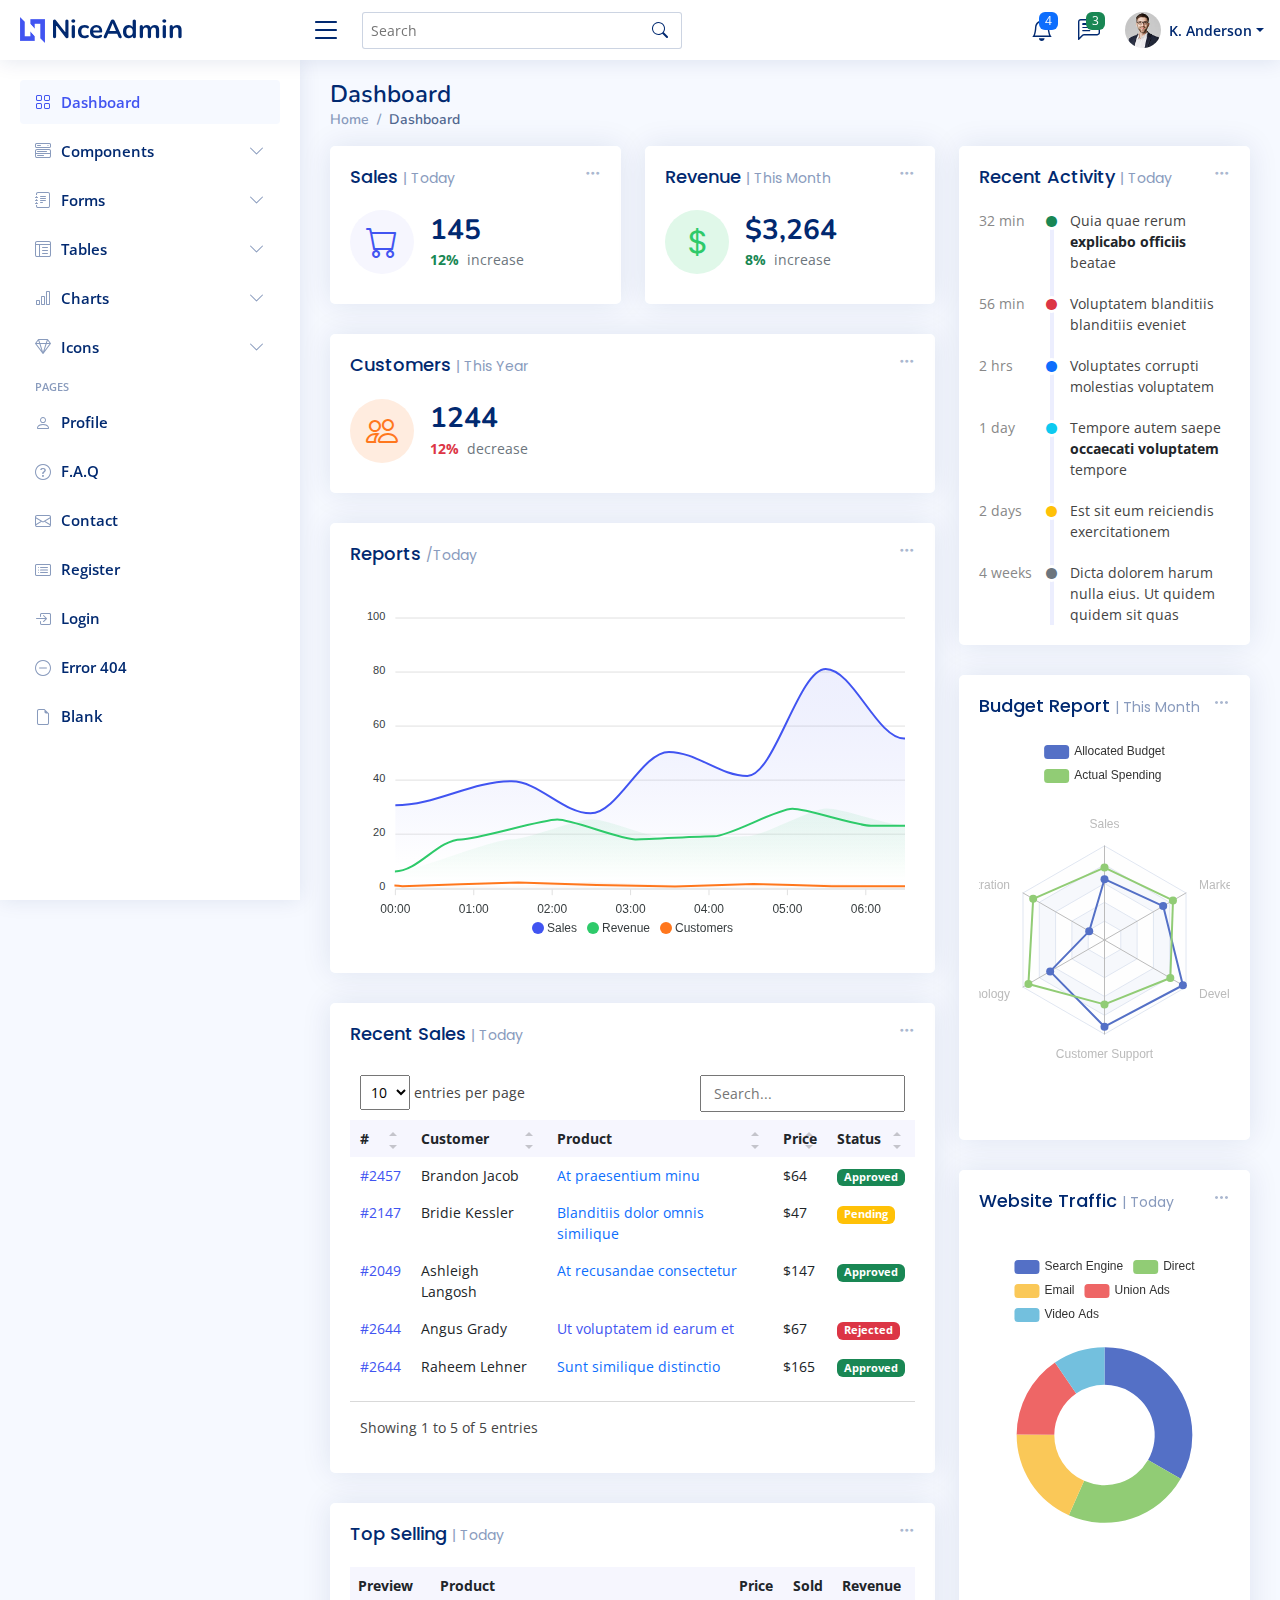
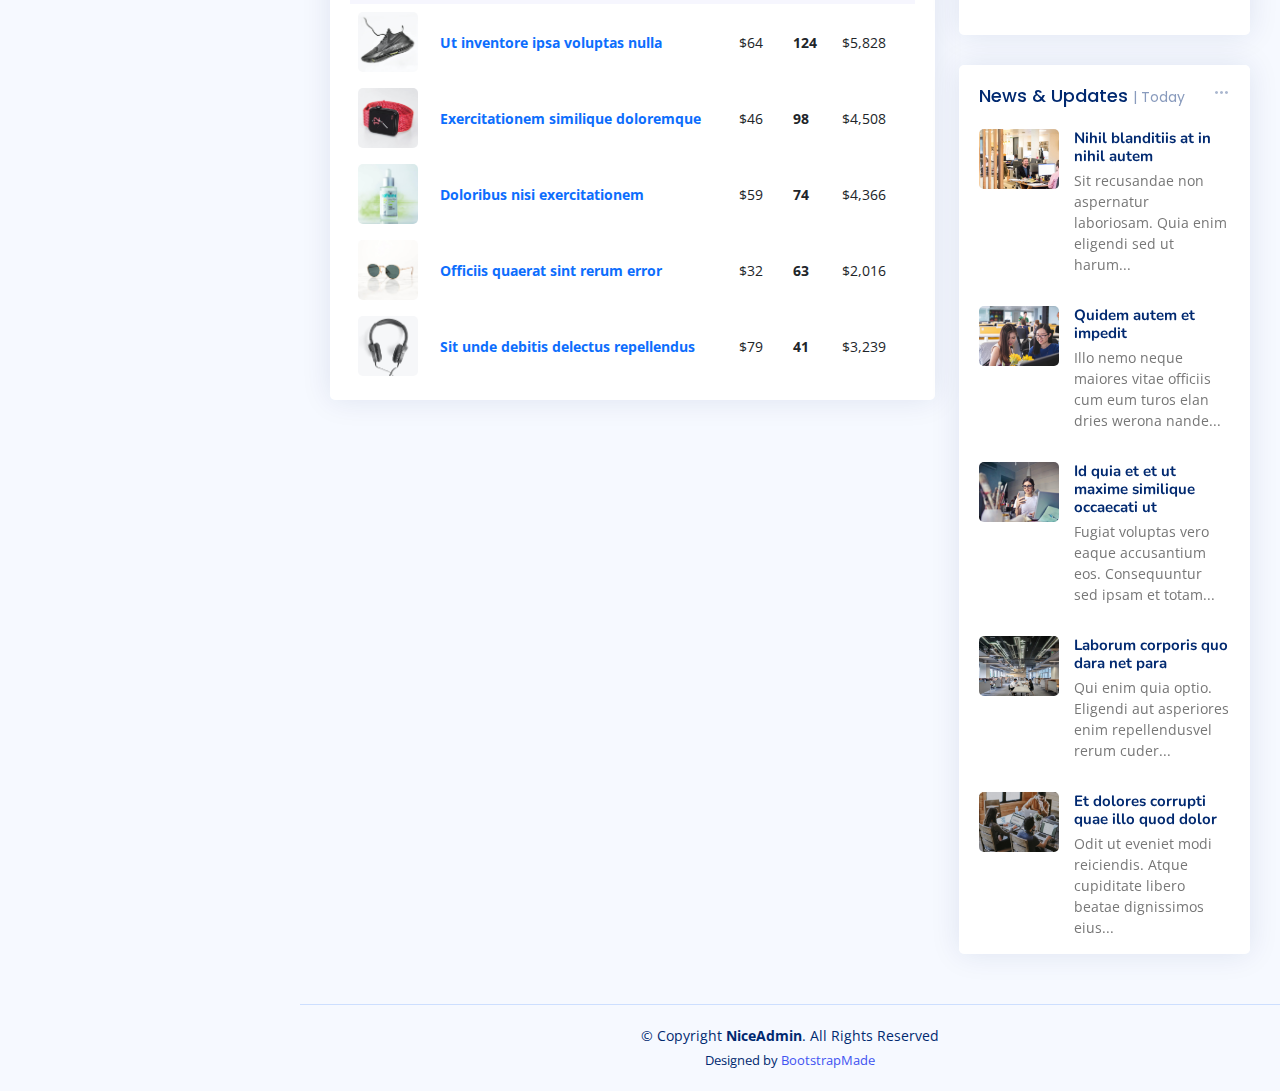
==== NiceAdmin/index.html @ bc00a70d "项目基础" ====
<!DOCTYPE html>
<html lang="en">

<head>
  <meta charset="utf-8">
  <meta content="width=device-width, initial-scale=1.0" name="viewport">

  <title>Dashboard - NiceAdmin Bootstrap Template</title>
  <meta content="" name="description">
  <meta content="" name="keywords">

  <!-- Favicons -->
  <link href="assets/img/favicon.png" rel="icon">
  <link href="assets/img/apple-touch-icon.png" rel="apple-touch-icon">

  <!-- Google Fonts -->
  <link href="https://fonts.gstatic.com" rel="preconnect">
  <link href="https://fonts.googleapis.com/css?family=Open+Sans:300,300i,400,400i,600,600i,700,700i|Nunito:300,300i,400,400i,600,600i,700,700i|Poppins:300,300i,400,400i,500,500i,600,600i,700,700i" rel="stylesheet">

  <!-- Vendor CSS Files -->
  <link href="assets/vendor/bootstrap/css/bootstrap.min.css" rel="stylesheet">
  <link href="assets/vendor/bootstrap-icons/bootstrap-icons.css" rel="stylesheet">
  <link href="assets/vendor/boxicons/css/boxicons.min.css" rel="stylesheet">
  <link href="assets/vendor/quill/quill.snow.css" rel="stylesheet">
  <link href="assets/vendor/quill/quill.bubble.css" rel="stylesheet">
  <link href="assets/vendor/remixicon/remixicon.css" rel="stylesheet">
  <link href="assets/vendor/simple-datatables/style.css" rel="stylesheet">

  <!-- Template Main CSS File -->
  <link href="assets/css/style.css" rel="stylesheet">

  <!-- =======================================================
  * Template Name: NiceAdmin
  * Updated: Mar 09 2023 with Bootstrap v5.2.3
  * Template URL: https://bootstrapmade.com/nice-admin-bootstrap-admin-html-template/
  * Author: BootstrapMade.com
  * License: https://bootstrapmade.com/license/
  ======================================================== -->
</head>

<body>

  <!-- ======= Header ======= -->
  <header id="header" class="header fixed-top d-flex align-items-center">

    <div class="d-flex align-items-center justify-content-between">
      <a href="index.html" class="logo d-flex align-items-center">
        <img src="assets/img/logo.png" alt="">
        <span class="d-none d-lg-block">NiceAdmin</span>
      </a>
      <i class="bi bi-list toggle-sidebar-btn"></i>
    </div><!-- End Logo -->

    <div class="search-bar">
      <form class="search-form d-flex align-items-center" method="POST" action="#">
        <input type="text" name="query" placeholder="Search" title="Enter search keyword">
        <button type="submit" title="Search"><i class="bi bi-search"></i></button>
      </form>
    </div><!-- End Search Bar -->

    <nav class="header-nav ms-auto">
      <ul class="d-flex align-items-center">

        <li class="nav-item d-block d-lg-none">
          <a class="nav-link nav-icon search-bar-toggle " href="#">
            <i class="bi bi-search"></i>
          </a>
        </li><!-- End Search Icon-->

        <li class="nav-item dropdown">

          <a class="nav-link nav-icon" href="#" data-bs-toggle="dropdown">
            <i class="bi bi-bell"></i>
            <span class="badge bg-primary badge-number">4</span>
          </a><!-- End Notification Icon -->

          <ul class="dropdown-menu dropdown-menu-end dropdown-menu-arrow notifications">
            <li class="dropdown-header">
              You have 4 new notifications
              <a href="#"><span class="badge rounded-pill bg-primary p-2 ms-2">View all</span></a>
            </li>
            <li>
              <hr class="dropdown-divider">
            </li>

            <li class="notification-item">
              <i class="bi bi-exclamation-circle text-warning"></i>
              <div>
                <h4>Lorem Ipsum</h4>
                <p>Quae dolorem earum veritatis oditseno</p>
                <p>30 min. ago</p>
              </div>
            </li>

            <li>
              <hr class="dropdown-divider">
            </li>

            <li class="notification-item">
              <i class="bi bi-x-circle text-danger"></i>
              <div>
                <h4>Atque rerum nesciunt</h4>
                <p>Quae dolorem earum veritatis oditseno</p>
                <p>1 hr. ago</p>
              </div>
            </li>

            <li>
              <hr class="dropdown-divider">
            </li>

            <li class="notification-item">
              <i class="bi bi-check-circle text-success"></i>
              <div>
                <h4>Sit rerum fuga</h4>
                <p>Quae dolorem earum veritatis oditseno</p>
                <p>2 hrs. ago</p>
              </div>
            </li>

            <li>
              <hr class="dropdown-divider">
            </li>

            <li class="notification-item">
              <i class="bi bi-info-circle text-primary"></i>
              <div>
                <h4>Dicta reprehenderit</h4>
                <p>Quae dolorem earum veritatis oditseno</p>
                <p>4 hrs. ago</p>
              </div>
            </li>

            <li>
              <hr class="dropdown-divider">
            </li>
            <li class="dropdown-footer">
              <a href="#">Show all notifications</a>
            </li>

          </ul><!-- End Notification Dropdown Items -->

        </li><!-- End Notification Nav -->

        <li class="nav-item dropdown">

          <a class="nav-link nav-icon" href="#" data-bs-toggle="dropdown">
            <i class="bi bi-chat-left-text"></i>
            <span class="badge bg-success badge-number">3</span>
          </a><!-- End Messages Icon -->

          <ul class="dropdown-menu dropdown-menu-end dropdown-menu-arrow messages">
            <li class="dropdown-header">
              You have 3 new messages
              <a href="#"><span class="badge rounded-pill bg-primary p-2 ms-2">View all</span></a>
            </li>
            <li>
              <hr class="dropdown-divider">
            </li>

            <li class="message-item">
              <a href="#">
                <img src="assets/img/messages-1.jpg" alt="" class="rounded-circle">
                <div>
                  <h4>Maria Hudson</h4>
                  <p>Velit asperiores et ducimus soluta repudiandae labore officia est ut...</p>
                  <p>4 hrs. ago</p>
                </div>
              </a>
            </li>
            <li>
              <hr class="dropdown-divider">
            </li>

            <li class="message-item">
              <a href="#">
                <img src="assets/img/messages-2.jpg" alt="" class="rounded-circle">
                <div>
                  <h4>Anna Nelson</h4>
                  <p>Velit asperiores et ducimus soluta repudiandae labore officia est ut...</p>
                  <p>6 hrs. ago</p>
                </div>
              </a>
            </li>
            <li>
              <hr class="dropdown-divider">
            </li>

            <li class="message-item">
              <a href="#">
                <img src="assets/img/messages-3.jpg" alt="" class="rounded-circle">
                <div>
                  <h4>David Muldon</h4>
                  <p>Velit asperiores et ducimus soluta repudiandae labore officia est ut...</p>
                  <p>8 hrs. ago</p>
                </div>
              </a>
            </li>
            <li>
              <hr class="dropdown-divider">
            </li>

            <li class="dropdown-footer">
              <a href="#">Show all messages</a>
            </li>

          </ul><!-- End Messages Dropdown Items -->

        </li><!-- End Messages Nav -->

        <li class="nav-item dropdown pe-3">

          <a class="nav-link nav-profile d-flex align-items-center pe-0" href="#" data-bs-toggle="dropdown">
            <img src="assets/img/profile-img.jpg" alt="Profile" class="rounded-circle">
            <span class="d-none d-md-block dropdown-toggle ps-2">K. Anderson</span>
          </a><!-- End Profile Iamge Icon -->

          <ul class="dropdown-menu dropdown-menu-end dropdown-menu-arrow profile">
            <li class="dropdown-header">
              <h6>Kevin Anderson</h6>
              <span>Web Designer</span>
            </li>
            <li>
              <hr class="dropdown-divider">
            </li>

            <li>
              <a class="dropdown-item d-flex align-items-center" href="users-profile.html">
                <i class="bi bi-person"></i>
                <span>My Profile</span>
              </a>
            </li>
            <li>
              <hr class="dropdown-divider">
            </li>

            <li>
              <a class="dropdown-item d-flex align-items-center" href="users-profile.html">
                <i class="bi bi-gear"></i>
                <span>Account Settings</span>
              </a>
            </li>
            <li>
              <hr class="dropdown-divider">
            </li>

            <li>
              <a class="dropdown-item d-flex align-items-center" href="pages-faq.html">
                <i class="bi bi-question-circle"></i>
                <span>Need Help?</span>
              </a>
            </li>
            <li>
              <hr class="dropdown-divider">
            </li>

            <li>
              <a class="dropdown-item d-flex align-items-center" href="#">
                <i class="bi bi-box-arrow-right"></i>
                <span>Sign Out</span>
              </a>
            </li>

          </ul><!-- End Profile Dropdown Items -->
        </li><!-- End Profile Nav -->

      </ul>
    </nav><!-- End Icons Navigation -->

  </header><!-- End Header -->

  <!-- ======= Sidebar ======= -->
  <aside id="sidebar" class="sidebar">

    <ul class="sidebar-nav" id="sidebar-nav">

      <li class="nav-item">
        <a class="nav-link " href="index.html">
          <i class="bi bi-grid"></i>
          <span>Dashboard</span>
        </a>
      </li><!-- End Dashboard Nav -->

      <li class="nav-item">
        <a class="nav-link collapsed" data-bs-target="#components-nav" data-bs-toggle="collapse" href="#">
          <i class="bi bi-menu-button-wide"></i><span>Components</span><i class="bi bi-chevron-down ms-auto"></i>
        </a>
        <ul id="components-nav" class="nav-content collapse " data-bs-parent="#sidebar-nav">
          <li>
            <a href="components-alerts.html">
              <i class="bi bi-circle"></i><span>Alerts</span>
            </a>
          </li>
          <li>
            <a href="components-accordion.html">
              <i class="bi bi-circle"></i><span>Accordion</span>
            </a>
          </li>
          <li>
            <a href="components-badges.html">
              <i class="bi bi-circle"></i><span>Badges</span>
            </a>
          </li>
          <li>
            <a href="components-breadcrumbs.html">
              <i class="bi bi-circle"></i><span>Breadcrumbs</span>
            </a>
          </li>
          <li>
            <a href="components-buttons.html">
              <i class="bi bi-circle"></i><span>Buttons</span>
            </a>
          </li>
          <li>
            <a href="components-cards.html">
              <i class="bi bi-circle"></i><span>Cards</span>
            </a>
          </li>
          <li>
            <a href="components-carousel.html">
              <i class="bi bi-circle"></i><span>Carousel</span>
            </a>
          </li>
          <li>
            <a href="components-list-group.html">
              <i class="bi bi-circle"></i><span>List group</span>
            </a>
          </li>
          <li>
            <a href="components-modal.html">
              <i class="bi bi-circle"></i><span>Modal</span>
            </a>
          </li>
          <li>
            <a href="components-tabs.html">
              <i class="bi bi-circle"></i><span>Tabs</span>
            </a>
          </li>
          <li>
            <a href="components-pagination.html">
              <i class="bi bi-circle"></i><span>Pagination</span>
            </a>
          </li>
          <li>
            <a href="components-progress.html">
              <i class="bi bi-circle"></i><span>Progress</span>
            </a>
          </li>
          <li>
            <a href="components-spinners.html">
              <i class="bi bi-circle"></i><span>Spinners</span>
            </a>
          </li>
          <li>
            <a href="components-tooltips.html">
              <i class="bi bi-circle"></i><span>Tooltips</span>
            </a>
          </li>
        </ul>
      </li><!-- End Components Nav -->

      <li class="nav-item">
        <a class="nav-link collapsed" data-bs-target="#forms-nav" data-bs-toggle="collapse" href="#">
          <i class="bi bi-journal-text"></i><span>Forms</span><i class="bi bi-chevron-down ms-auto"></i>
        </a>
        <ul id="forms-nav" class="nav-content collapse " data-bs-parent="#sidebar-nav">
          <li>
            <a href="forms-elements.html">
              <i class="bi bi-circle"></i><span>Form Elements</span>
            </a>
          </li>
          <li>
            <a href="forms-layouts.html">
              <i class="bi bi-circle"></i><span>Form Layouts</span>
            </a>
          </li>
          <li>
            <a href="forms-editors.html">
              <i class="bi bi-circle"></i><span>Form Editors</span>
            </a>
          </li>
          <li>
            <a href="forms-validation.html">
              <i class="bi bi-circle"></i><span>Form Validation</span>
            </a>
          </li>
        </ul>
      </li><!-- End Forms Nav -->

      <li class="nav-item">
        <a class="nav-link collapsed" data-bs-target="#tables-nav" data-bs-toggle="collapse" href="#">
          <i class="bi bi-layout-text-window-reverse"></i><span>Tables</span><i class="bi bi-chevron-down ms-auto"></i>
        </a>
        <ul id="tables-nav" class="nav-content collapse " data-bs-parent="#sidebar-nav">
          <li>
            <a href="tables-general.html">
              <i class="bi bi-circle"></i><span>General Tables</span>
            </a>
          </li>
          <li>
            <a href="tables-data.html">
              <i class="bi bi-circle"></i><span>Data Tables</span>
            </a>
          </li>
        </ul>
      </li><!-- End Tables Nav -->

      <li class="nav-item">
        <a class="nav-link collapsed" data-bs-target="#charts-nav" data-bs-toggle="collapse" href="#">
          <i class="bi bi-bar-chart"></i><span>Charts</span><i class="bi bi-chevron-down ms-auto"></i>
        </a>
        <ul id="charts-nav" class="nav-content collapse " data-bs-parent="#sidebar-nav">
          <li>
            <a href="charts-chartjs.html">
              <i class="bi bi-circle"></i><span>Chart.js</span>
            </a>
          </li>
          <li>
            <a href="charts-apexcharts.html">
              <i class="bi bi-circle"></i><span>ApexCharts</span>
            </a>
          </li>
          <li>
            <a href="charts-echarts.html">
              <i class="bi bi-circle"></i><span>ECharts</span>
            </a>
          </li>
        </ul>
      </li><!-- End Charts Nav -->

      <li class="nav-item">
        <a class="nav-link collapsed" data-bs-target="#icons-nav" data-bs-toggle="collapse" href="#">
          <i class="bi bi-gem"></i><span>Icons</span><i class="bi bi-chevron-down ms-auto"></i>
        </a>
        <ul id="icons-nav" class="nav-content collapse " data-bs-parent="#sidebar-nav">
          <li>
            <a href="icons-bootstrap.html">
              <i class="bi bi-circle"></i><span>Bootstrap Icons</span>
            </a>
          </li>
          <li>
            <a href="icons-remix.html">
              <i class="bi bi-circle"></i><span>Remix Icons</span>
            </a>
          </li>
          <li>
            <a href="icons-boxicons.html">
              <i class="bi bi-circle"></i><span>Boxicons</span>
            </a>
          </li>
        </ul>
      </li><!-- End Icons Nav -->

      <li class="nav-heading">Pages</li>

      <li class="nav-item">
        <a class="nav-link collapsed" href="users-profile.html">
          <i class="bi bi-person"></i>
          <span>Profile</span>
        </a>
      </li><!-- End Profile Page Nav -->

      <li class="nav-item">
        <a class="nav-link collapsed" href="pages-faq.html">
          <i class="bi bi-question-circle"></i>
          <span>F.A.Q</span>
        </a>
      </li><!-- End F.A.Q Page Nav -->

      <li class="nav-item">
        <a class="nav-link collapsed" href="pages-contact.html">
          <i class="bi bi-envelope"></i>
          <span>Contact</span>
        </a>
      </li><!-- End Contact Page Nav -->

      <li class="nav-item">
        <a class="nav-link collapsed" href="pages-register.html">
          <i class="bi bi-card-list"></i>
          <span>Register</span>
        </a>
      </li><!-- End Register Page Nav -->

      <li class="nav-item">
        <a class="nav-link collapsed" href="pages-login.html">
          <i class="bi bi-box-arrow-in-right"></i>
          <span>Login</span>
        </a>
      </li><!-- End Login Page Nav -->

      <li class="nav-item">
        <a class="nav-link collapsed" href="pages-error-404.html">
          <i class="bi bi-dash-circle"></i>
          <span>Error 404</span>
        </a>
      </li><!-- End Error 404 Page Nav -->

      <li class="nav-item">
        <a class="nav-link collapsed" href="pages-blank.html">
          <i class="bi bi-file-earmark"></i>
          <span>Blank</span>
        </a>
      </li><!-- End Blank Page Nav -->

    </ul>

  </aside><!-- End Sidebar-->

  <main id="main" class="main">

    <div class="pagetitle">
      <h1>Dashboard</h1>
      <nav>
        <ol class="breadcrumb">
          <li class="breadcrumb-item"><a href="index.html">Home</a></li>
          <li class="breadcrumb-item active">Dashboard</li>
        </ol>
      </nav>
    </div><!-- End Page Title -->

    <section class="section dashboard">
      <div class="row">

        <!-- Left side columns -->
        <div class="col-lg-8">
          <div class="row">

            <!-- Sales Card -->
            <div class="col-xxl-4 col-md-6">
              <div class="card info-card sales-card">

                <div class="filter">
                  <a class="icon" href="#" data-bs-toggle="dropdown"><i class="bi bi-three-dots"></i></a>
                  <ul class="dropdown-menu dropdown-menu-end dropdown-menu-arrow">
                    <li class="dropdown-header text-start">
                      <h6>Filter</h6>
                    </li>

                    <li><a class="dropdown-item" href="#">Today</a></li>
                    <li><a class="dropdown-item" href="#">This Month</a></li>
                    <li><a class="dropdown-item" href="#">This Year</a></li>
                  </ul>
                </div>

                <div class="card-body">
                  <h5 class="card-title">Sales <span>| Today</span></h5>

                  <div class="d-flex align-items-center">
                    <div class="card-icon rounded-circle d-flex align-items-center justify-content-center">
                      <i class="bi bi-cart"></i>
                    </div>
                    <div class="ps-3">
                      <h6>145</h6>
                      <span class="text-success small pt-1 fw-bold">12%</span> <span class="text-muted small pt-2 ps-1">increase</span>

                    </div>
                  </div>
                </div>

              </div>
            </div><!-- End Sales Card -->

            <!-- Revenue Card -->
            <div class="col-xxl-4 col-md-6">
              <div class="card info-card revenue-card">

                <div class="filter">
                  <a class="icon" href="#" data-bs-toggle="dropdown"><i class="bi bi-three-dots"></i></a>
                  <ul class="dropdown-menu dropdown-menu-end dropdown-menu-arrow">
                    <li class="dropdown-header text-start">
                      <h6>Filter</h6>
                    </li>

                    <li><a class="dropdown-item" href="#">Today</a></li>
                    <li><a class="dropdown-item" href="#">This Month</a></li>
                    <li><a class="dropdown-item" href="#">This Year</a></li>
                  </ul>
                </div>

                <div class="card-body">
                  <h5 class="card-title">Revenue <span>| This Month</span></h5>

                  <div class="d-flex align-items-center">
                    <div class="card-icon rounded-circle d-flex align-items-center justify-content-center">
                      <i class="bi bi-currency-dollar"></i>
                    </div>
                    <div class="ps-3">
                      <h6>$3,264</h6>
                      <span class="text-success small pt-1 fw-bold">8%</span> <span class="text-muted small pt-2 ps-1">increase</span>

                    </div>
                  </div>
                </div>

              </div>
            </div><!-- End Revenue Card -->

            <!-- Customers Card -->
            <div class="col-xxl-4 col-xl-12">

              <div class="card info-card customers-card">

                <div class="filter">
                  <a class="icon" href="#" data-bs-toggle="dropdown"><i class="bi bi-three-dots"></i></a>
                  <ul class="dropdown-menu dropdown-menu-end dropdown-menu-arrow">
                    <li class="dropdown-header text-start">
                      <h6>Filter</h6>
                    </li>

                    <li><a class="dropdown-item" href="#">Today</a></li>
                    <li><a class="dropdown-item" href="#">This Month</a></li>
                    <li><a class="dropdown-item" href="#">This Year</a></li>
                  </ul>
                </div>

                <div class="card-body">
                  <h5 class="card-title">Customers <span>| This Year</span></h5>

                  <div class="d-flex align-items-center">
                    <div class="card-icon rounded-circle d-flex align-items-center justify-content-center">
                      <i class="bi bi-people"></i>
                    </div>
                    <div class="ps-3">
                      <h6>1244</h6>
                      <span class="text-danger small pt-1 fw-bold">12%</span> <span class="text-muted small pt-2 ps-1">decrease</span>

                    </div>
                  </div>

                </div>
              </div>

            </div><!-- End Customers Card -->

            <!-- Reports -->
            <div class="col-12">
              <div class="card">

                <div class="filter">
                  <a class="icon" href="#" data-bs-toggle="dropdown"><i class="bi bi-three-dots"></i></a>
                  <ul class="dropdown-menu dropdown-menu-end dropdown-menu-arrow">
                    <li class="dropdown-header text-start">
                      <h6>Filter</h6>
                    </li>

                    <li><a class="dropdown-item" href="#">Today</a></li>
                    <li><a class="dropdown-item" href="#">This Month</a></li>
                    <li><a class="dropdown-item" href="#">This Year</a></li>
                  </ul>
                </div>

                <div class="card-body">
                  <h5 class="card-title">Reports <span>/Today</span></h5>

                  <!-- Line Chart -->
                  <div id="reportsChart"></div>

                  <script>
                    document.addEventListener("DOMContentLoaded", () => {
                      new ApexCharts(document.querySelector("#reportsChart"), {
                        series: [{
                          name: 'Sales',
                          data: [31, 40, 28, 51, 42, 82, 56],
                        }, {
                          name: 'Revenue',
                          data: [11, 32, 45, 32, 34, 52, 41]
                        }, {
                          name: 'Customers',
                          data: [15, 11, 32, 18, 9, 24, 11]
                        }],
                        chart: {
                          height: 350,
                          type: 'area',
                          toolbar: {
                            show: false
                          },
                        },
                        markers: {
                          size: 4
                        },
                        colors: ['#4154f1', '#2eca6a', '#ff771d'],
                        fill: {
                          type: "gradient",
                          gradient: {
                            shadeIntensity: 1,
                            opacityFrom: 0.3,
                            opacityTo: 0.4,
                            stops: [0, 90, 100]
                          }
                        },
                        dataLabels: {
                          enabled: false
                        },
                        stroke: {
                          curve: 'smooth',
                          width: 2
                        },
                        xaxis: {
                          type: 'datetime',
                          categories: ["2018-09-19T00:00:00.000Z", "2018-09-19T01:30:00.000Z", "2018-09-19T02:30:00.000Z", "2018-09-19T03:30:00.000Z", "2018-09-19T04:30:00.000Z", "2018-09-19T05:30:00.000Z", "2018-09-19T06:30:00.000Z"]
                        },
                        tooltip: {
                          x: {
                            format: 'dd/MM/yy HH:mm'
                          },
                        }
                      }).render();
                    });
                  </script>
                  <!-- End Line Chart -->

                </div>

              </div>
            </div><!-- End Reports -->

            <!-- Recent Sales -->
            <div class="col-12">
              <div class="card recent-sales overflow-auto">

                <div class="filter">
                  <a class="icon" href="#" data-bs-toggle="dropdown"><i class="bi bi-three-dots"></i></a>
                  <ul class="dropdown-menu dropdown-menu-end dropdown-menu-arrow">
                    <li class="dropdown-header text-start">
                      <h6>Filter</h6>
                    </li>

                    <li><a class="dropdown-item" href="#">Today</a></li>
                    <li><a class="dropdown-item" href="#">This Month</a></li>
                    <li><a class="dropdown-item" href="#">This Year</a></li>
                  </ul>
                </div>

                <div class="card-body">
                  <h5 class="card-title">Recent Sales <span>| Today</span></h5>

                  <table class="table table-borderless datatable">
                    <thead>
                      <tr>
                        <th scope="col">#</th>
                        <th scope="col">Customer</th>
                        <th scope="col">Product</th>
                        <th scope="col">Price</th>
                        <th scope="col">Status</th>
                      </tr>
                    </thead>
                    <tbody>
                      <tr>
                        <th scope="row"><a href="#">#2457</a></th>
                        <td>Brandon Jacob</td>
                        <td><a href="#" class="text-primary">At praesentium minu</a></td>
                        <td>$64</td>
                        <td><span class="badge bg-success">Approved</span></td>
                      </tr>
                      <tr>
                        <th scope="row"><a href="#">#2147</a></th>
                        <td>Bridie Kessler</td>
                        <td><a href="#" class="text-primary">Blanditiis dolor omnis similique</a></td>
                        <td>$47</td>
                        <td><span class="badge bg-warning">Pending</span></td>
                      </tr>
                      <tr>
                        <th scope="row"><a href="#">#2049</a></th>
                        <td>Ashleigh Langosh</td>
                        <td><a href="#" class="text-primary">At recusandae consectetur</a></td>
                        <td>$147</td>
                        <td><span class="badge bg-success">Approved</span></td>
                      </tr>
                      <tr>
                        <th scope="row"><a href="#">#2644</a></th>
                        <td>Angus Grady</td>
                        <td><a href="#" class="text-primar">Ut voluptatem id earum et</a></td>
                        <td>$67</td>
                        <td><span class="badge bg-danger">Rejected</span></td>
                      </tr>
                      <tr>
                        <th scope="row"><a href="#">#2644</a></th>
                        <td>Raheem Lehner</td>
                        <td><a href="#" class="text-primary">Sunt similique distinctio</a></td>
                        <td>$165</td>
                        <td><span class="badge bg-success">Approved</span></td>
                      </tr>
                    </tbody>
                  </table>

                </div>

              </div>
            </div><!-- End Recent Sales -->

            <!-- Top Selling -->
            <div class="col-12">
              <div class="card top-selling overflow-auto">

                <div class="filter">
                  <a class="icon" href="#" data-bs-toggle="dropdown"><i class="bi bi-three-dots"></i></a>
                  <ul class="dropdown-menu dropdown-menu-end dropdown-menu-arrow">
                    <li class="dropdown-header text-start">
                      <h6>Filter</h6>
                    </li>

                    <li><a class="dropdown-item" href="#">Today</a></li>
                    <li><a class="dropdown-item" href="#">This Month</a></li>
                    <li><a class="dropdown-item" href="#">This Year</a></li>
                  </ul>
                </div>

                <div class="card-body pb-0">
                  <h5 class="card-title">Top Selling <span>| Today</span></h5>

                  <table class="table table-borderless">
                    <thead>
                      <tr>
                        <th scope="col">Preview</th>
                        <th scope="col">Product</th>
                        <th scope="col">Price</th>
                        <th scope="col">Sold</th>
                        <th scope="col">Revenue</th>
                      </tr>
                    </thead>
                    <tbody>
                      <tr>
                        <th scope="row"><a href="#"><img src="assets/img/product-1.jpg" alt=""></a></th>
                        <td><a href="#" class="text-primary fw-bold">Ut inventore ipsa voluptas nulla</a></td>
                        <td>$64</td>
                        <td class="fw-bold">124</td>
                        <td>$5,828</td>
                      </tr>
                      <tr>
                        <th scope="row"><a href="#"><img src="assets/img/product-2.jpg" alt=""></a></th>
                        <td><a href="#" class="text-primary fw-bold">Exercitationem similique doloremque</a></td>
                        <td>$46</td>
                        <td class="fw-bold">98</td>
                        <td>$4,508</td>
                      </tr>
                      <tr>
                        <th scope="row"><a href="#"><img src="assets/img/product-3.jpg" alt=""></a></th>
                        <td><a href="#" class="text-primary fw-bold">Doloribus nisi exercitationem</a></td>
                        <td>$59</td>
                        <td class="fw-bold">74</td>
                        <td>$4,366</td>
                      </tr>
                      <tr>
                        <th scope="row"><a href="#"><img src="assets/img/product-4.jpg" alt=""></a></th>
                        <td><a href="#" class="text-primary fw-bold">Officiis quaerat sint rerum error</a></td>
                        <td>$32</td>
                        <td class="fw-bold">63</td>
                        <td>$2,016</td>
                      </tr>
                      <tr>
                        <th scope="row"><a href="#"><img src="assets/img/product-5.jpg" alt=""></a></th>
                        <td><a href="#" class="text-primary fw-bold">Sit unde debitis delectus repellendus</a></td>
                        <td>$79</td>
                        <td class="fw-bold">41</td>
                        <td>$3,239</td>
                      </tr>
                    </tbody>
                  </table>

                </div>

              </div>
            </div><!-- End Top Selling -->

          </div>
        </div><!-- End Left side columns -->

        <!-- Right side columns -->
        <div class="col-lg-4">

          <!-- Recent Activity -->
          <div class="card">
            <div class="filter">
              <a class="icon" href="#" data-bs-toggle="dropdown"><i class="bi bi-three-dots"></i></a>
              <ul class="dropdown-menu dropdown-menu-end dropdown-menu-arrow">
                <li class="dropdown-header text-start">
                  <h6>Filter</h6>
                </li>

                <li><a class="dropdown-item" href="#">Today</a></li>
                <li><a class="dropdown-item" href="#">This Month</a></li>
                <li><a class="dropdown-item" href="#">This Year</a></li>
              </ul>
            </div>

            <div class="card-body">
              <h5 class="card-title">Recent Activity <span>| Today</span></h5>

              <div class="activity">

                <div class="activity-item d-flex">
                  <div class="activite-label">32 min</div>
                  <i class='bi bi-circle-fill activity-badge text-success align-self-start'></i>
                  <div class="activity-content">
                    Quia quae rerum <a href="#" class="fw-bold text-dark">explicabo officiis</a> beatae
                  </div>
                </div><!-- End activity item-->

                <div class="activity-item d-flex">
                  <div class="activite-label">56 min</div>
                  <i class='bi bi-circle-fill activity-badge text-danger align-self-start'></i>
                  <div class="activity-content">
                    Voluptatem blanditiis blanditiis eveniet
                  </div>
                </div><!-- End activity item-->

                <div class="activity-item d-flex">
                  <div class="activite-label">2 hrs</div>
                  <i class='bi bi-circle-fill activity-badge text-primary align-self-start'></i>
                  <div class="activity-content">
                    Voluptates corrupti molestias voluptatem
                  </div>
                </div><!-- End activity item-->

                <div class="activity-item d-flex">
                  <div class="activite-label">1 day</div>
                  <i class='bi bi-circle-fill activity-badge text-info align-self-start'></i>
                  <div class="activity-content">
                    Tempore autem saepe <a href="#" class="fw-bold text-dark">occaecati voluptatem</a> tempore
                  </div>
                </div><!-- End activity item-->

                <div class="activity-item d-flex">
                  <div class="activite-label">2 days</div>
                  <i class='bi bi-circle-fill activity-badge text-warning align-self-start'></i>
                  <div class="activity-content">
                    Est sit eum reiciendis exercitationem
                  </div>
                </div><!-- End activity item-->

                <div class="activity-item d-flex">
                  <div class="activite-label">4 weeks</div>
                  <i class='bi bi-circle-fill activity-badge text-muted align-self-start'></i>
                  <div class="activity-content">
                    Dicta dolorem harum nulla eius. Ut quidem quidem sit quas
                  </div>
                </div><!-- End activity item-->

              </div>

            </div>
          </div><!-- End Recent Activity -->

          <!-- Budget Report -->
          <div class="card">
            <div class="filter">
              <a class="icon" href="#" data-bs-toggle="dropdown"><i class="bi bi-three-dots"></i></a>
              <ul class="dropdown-menu dropdown-menu-end dropdown-menu-arrow">
                <li class="dropdown-header text-start">
                  <h6>Filter</h6>
                </li>

                <li><a class="dropdown-item" href="#">Today</a></li>
                <li><a class="dropdown-item" href="#">This Month</a></li>
                <li><a class="dropdown-item" href="#">This Year</a></li>
              </ul>
            </div>

            <div class="card-body pb-0">
              <h5 class="card-title">Budget Report <span>| This Month</span></h5>

              <div id="budgetChart" style="min-height: 400px;" class="echart"></div>

              <script>
                document.addEventListener("DOMContentLoaded", () => {
                  var budgetChart = echarts.init(document.querySelector("#budgetChart")).setOption({
                    legend: {
                      data: ['Allocated Budget', 'Actual Spending']
                    },
                    radar: {
                      // shape: 'circle',
                      indicator: [{
                          name: 'Sales',
                          max: 6500
                        },
                        {
                          name: 'Administration',
                          max: 16000
                        },
                        {
                          name: 'Information Technology',
                          max: 30000
                        },
                        {
                          name: 'Customer Support',
                          max: 38000
                        },
                        {
                          name: 'Development',
                          max: 52000
                        },
                        {
                          name: 'Marketing',
                          max: 25000
                        }
                      ]
                    },
                    series: [{
                      name: 'Budget vs spending',
                      type: 'radar',
                      data: [{
                          value: [4200, 3000, 20000, 35000, 50000, 18000],
                          name: 'Allocated Budget'
                        },
                        {
                          value: [5000, 14000, 28000, 26000, 42000, 21000],
                          name: 'Actual Spending'
                        }
                      ]
                    }]
                  });
                });
              </script>

            </div>
          </div><!-- End Budget Report -->

          <!-- Website Traffic -->
          <div class="card">
            <div class="filter">
              <a class="icon" href="#" data-bs-toggle="dropdown"><i class="bi bi-three-dots"></i></a>
              <ul class="dropdown-menu dropdown-menu-end dropdown-menu-arrow">
                <li class="dropdown-header text-start">
                  <h6>Filter</h6>
                </li>

                <li><a class="dropdown-item" href="#">Today</a></li>
                <li><a class="dropdown-item" href="#">This Month</a></li>
                <li><a class="dropdown-item" href="#">This Year</a></li>
              </ul>
            </div>

            <div class="card-body pb-0">
              <h5 class="card-title">Website Traffic <span>| Today</span></h5>

              <div id="trafficChart" style="min-height: 400px;" class="echart"></div>

              <script>
                document.addEventListener("DOMContentLoaded", () => {
                  echarts.init(document.querySelector("#trafficChart")).setOption({
                    tooltip: {
                      trigger: 'item'
                    },
                    legend: {
                      top: '5%',
                      left: 'center'
                    },
                    series: [{
                      name: 'Access From',
                      type: 'pie',
                      radius: ['40%', '70%'],
                      avoidLabelOverlap: false,
                      label: {
                        show: false,
                        position: 'center'
                      },
                      emphasis: {
                        label: {
                          show: true,
                          fontSize: '18',
                          fontWeight: 'bold'
                        }
                      },
                      labelLine: {
                        show: false
                      },
                      data: [{
                          value: 1048,
                          name: 'Search Engine'
                        },
                        {
                          value: 735,
                          name: 'Direct'
                        },
                        {
                          value: 580,
                          name: 'Email'
                        },
                        {
                          value: 484,
                          name: 'Union Ads'
                        },
                        {
                          value: 300,
                          name: 'Video Ads'
                        }
                      ]
                    }]
                  });
                });
              </script>

            </div>
          </div><!-- End Website Traffic -->

          <!-- News & Updates Traffic -->
          <div class="card">
            <div class="filter">
              <a class="icon" href="#" data-bs-toggle="dropdown"><i class="bi bi-three-dots"></i></a>
              <ul class="dropdown-menu dropdown-menu-end dropdown-menu-arrow">
                <li class="dropdown-header text-start">
                  <h6>Filter</h6>
                </li>

                <li><a class="dropdown-item" href="#">Today</a></li>
                <li><a class="dropdown-item" href="#">This Month</a></li>
                <li><a class="dropdown-item" href="#">This Year</a></li>
              </ul>
            </div>

            <div class="card-body pb-0">
              <h5 class="card-title">News &amp; Updates <span>| Today</span></h5>

              <div class="news">
                <div class="post-item clearfix">
                  <img src="assets/img/news-1.jpg" alt="">
                  <h4><a href="#">Nihil blanditiis at in nihil autem</a></h4>
                  <p>Sit recusandae non aspernatur laboriosam. Quia enim eligendi sed ut harum...</p>
                </div>

                <div class="post-item clearfix">
                  <img src="assets/img/news-2.jpg" alt="">
                  <h4><a href="#">Quidem autem et impedit</a></h4>
                  <p>Illo nemo neque maiores vitae officiis cum eum turos elan dries werona nande...</p>
                </div>

                <div class="post-item clearfix">
                  <img src="assets/img/news-3.jpg" alt="">
                  <h4><a href="#">Id quia et et ut maxime similique occaecati ut</a></h4>
                  <p>Fugiat voluptas vero eaque accusantium eos. Consequuntur sed ipsam et totam...</p>
                </div>

                <div class="post-item clearfix">
                  <img src="assets/img/news-4.jpg" alt="">
                  <h4><a href="#">Laborum corporis quo dara net para</a></h4>
                  <p>Qui enim quia optio. Eligendi aut asperiores enim repellendusvel rerum cuder...</p>
                </div>

                <div class="post-item clearfix">
                  <img src="assets/img/news-5.jpg" alt="">
                  <h4><a href="#">Et dolores corrupti quae illo quod dolor</a></h4>
                  <p>Odit ut eveniet modi reiciendis. Atque cupiditate libero beatae dignissimos eius...</p>
                </div>

              </div><!-- End sidebar recent posts-->

            </div>
          </div><!-- End News & Updates -->

        </div><!-- End Right side columns -->

      </div>
    </section>

  </main><!-- End #main -->

  <!-- ======= Footer ======= -->
  <footer id="footer" class="footer">
    <div class="copyright">
      &copy; Copyright <strong><span>NiceAdmin</span></strong>. All Rights Reserved
    </div>
    <div class="credits">
      <!-- All the links in the footer should remain intact. -->
      <!-- You can delete the links only if you purchased the pro version. -->
      <!-- Licensing information: https://bootstrapmade.com/license/ -->
      <!-- Purchase the pro version with working PHP/AJAX contact form: https://bootstrapmade.com/nice-admin-bootstrap-admin-html-template/ -->
      Designed by <a href="https://bootstrapmade.com/">BootstrapMade</a>
    </div>
  </footer><!-- End Footer -->

  <a href="#" class="back-to-top d-flex align-items-center justify-content-center"><i class="bi bi-arrow-up-short"></i></a>

  <!-- Vendor JS Files -->
  <script src="assets/vendor/apexcharts/apexcharts.min.js"></script>
  <script src="assets/vendor/bootstrap/js/bootstrap.bundle.min.js"></script>
  <script src="assets/vendor/chart.js/chart.umd.js"></script>
  <script src="assets/vendor/echarts/echarts.min.js"></script>
  <script src="assets/vendor/quill/quill.min.js"></script>
  <script src="assets/vendor/simple-datatables/simple-datatables.js"></script>
  <script src="assets/vendor/tinymce/tinymce.min.js"></script>
  <script src="assets/vendor/php-email-form/validate.js"></script>

  <!-- Template Main JS File -->
  <script src="assets/js/main.js"></script>

</body>

</html>
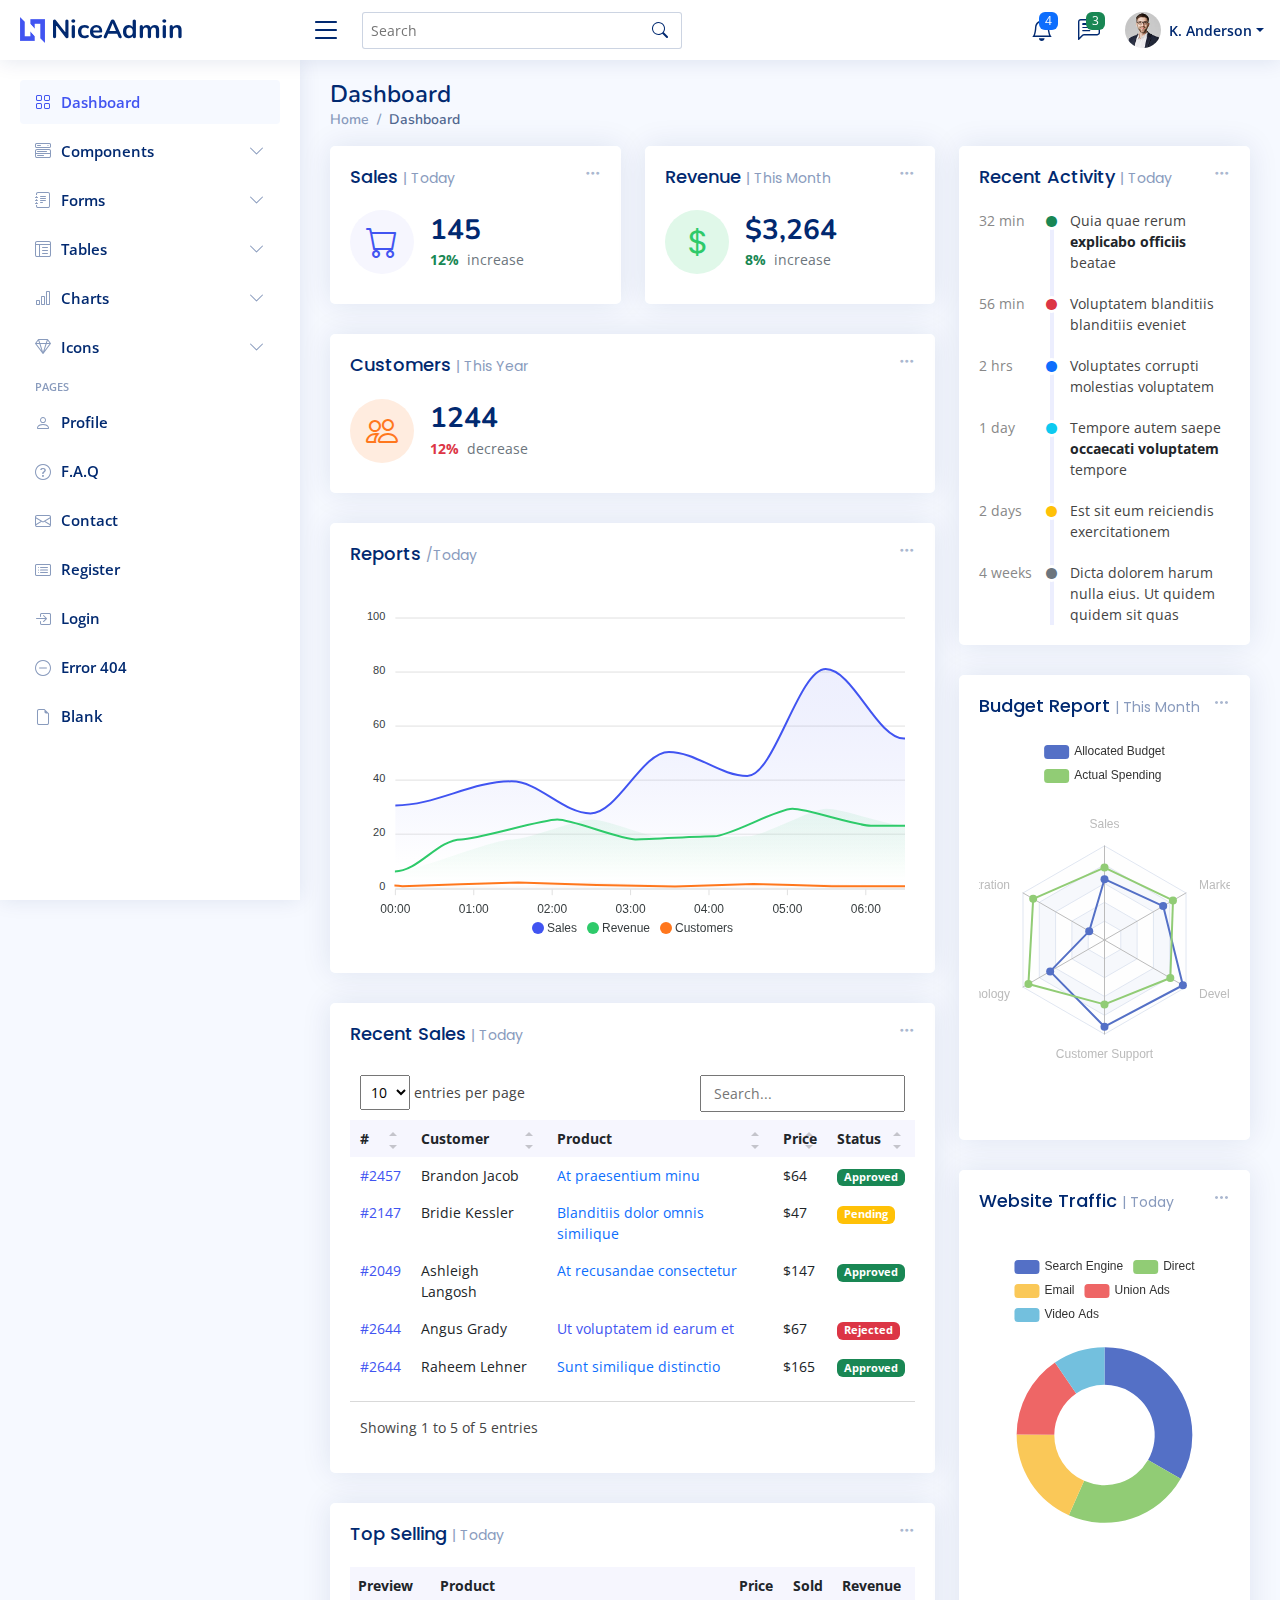
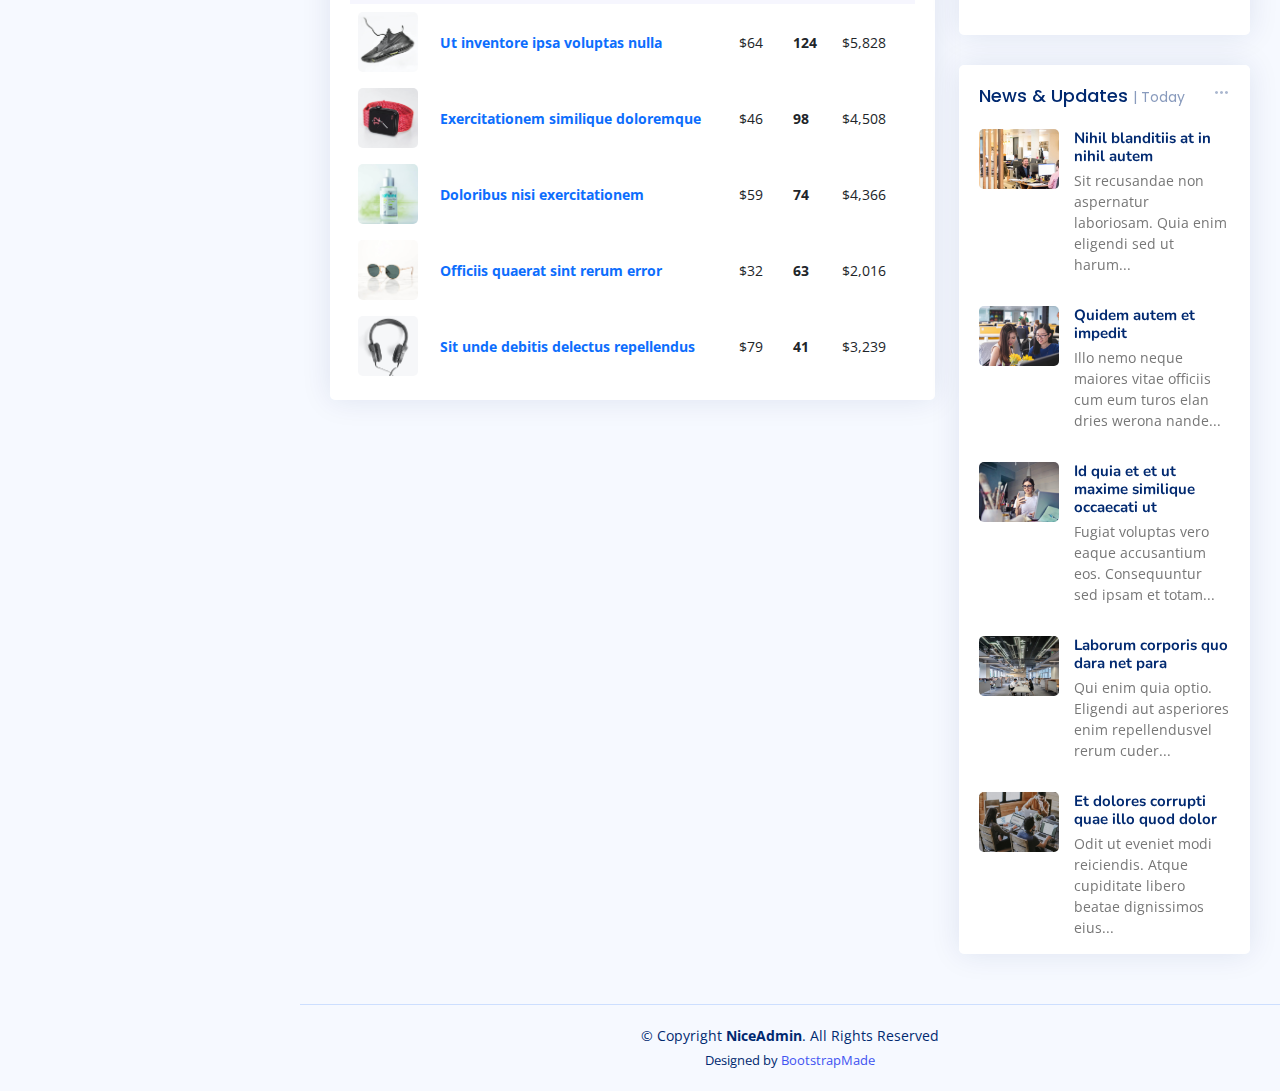
==== commit 1fc0d924: "fix" ====
--- a/NiceAdmin/index.html
+++ b/NiceAdmin/index.html
@@ -718,7 +718,7 @@
             <div class="col-12">
               <div class="card recent-sales overflow-auto">
 
-                <div class="filter">
+                <div class="filter">  
                   <a class="icon" href="#" data-bs-toggle="dropdown"><i class="bi bi-three-dots"></i></a>
                   <ul class="dropdown-menu dropdown-menu-end dropdown-menu-arrow">
                     <li class="dropdown-header text-start">
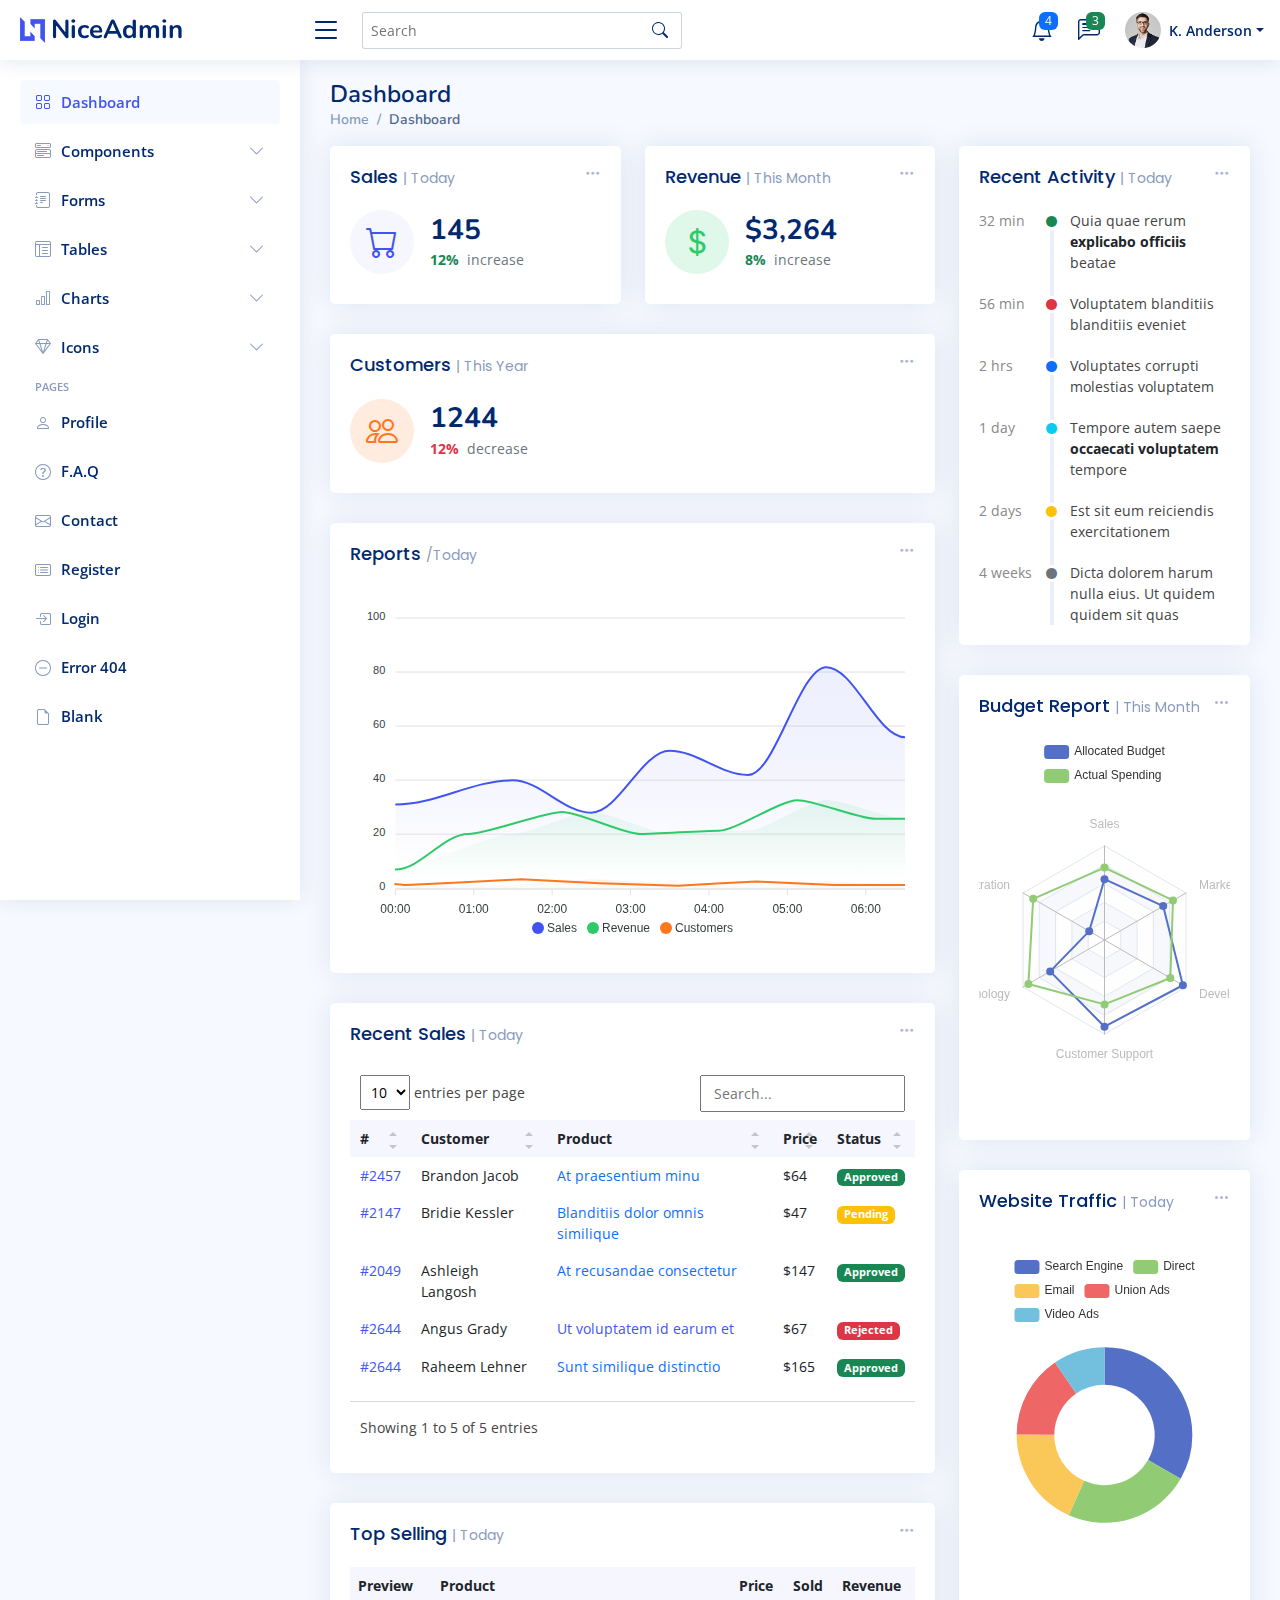
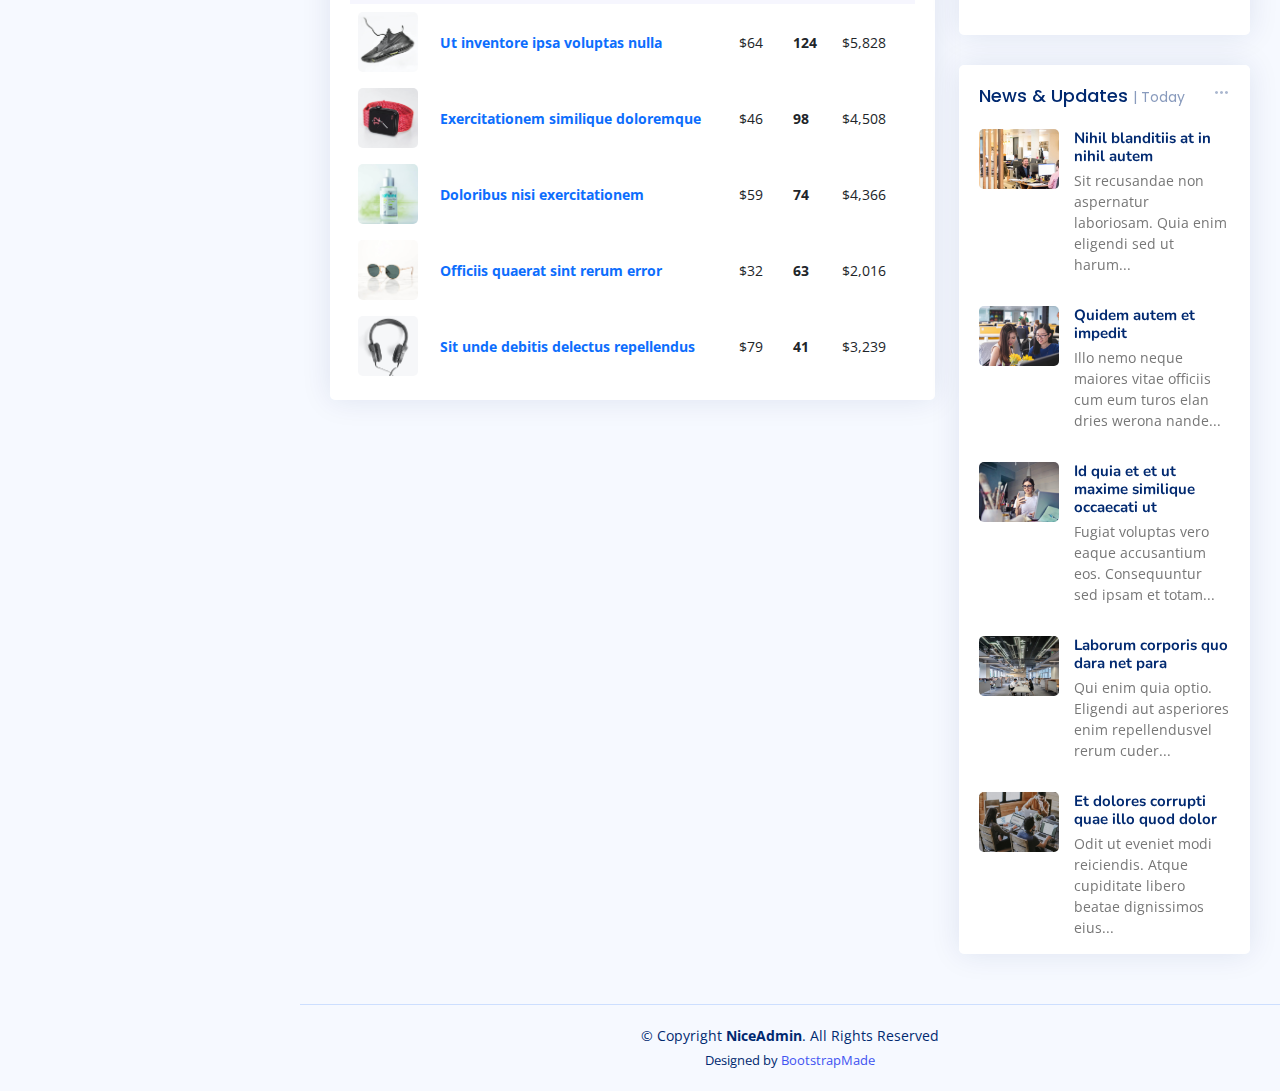
==== commit c1c0be37: "任务进度描述" ====
--- a/NiceAdmin/index.html
+++ b/NiceAdmin/index.html
@@ -531,15 +531,6 @@
 
                 <div class="filter">
                   <a class="icon" href="#" data-bs-toggle="dropdown"><i class="bi bi-three-dots"></i></a>
-                  <ul class="dropdown-menu dropdown-menu-end dropdown-menu-arrow">
-                    <li class="dropdown-header text-start">
-                      <h6>Filter</h6>
-                    </li>
-
-                    <li><a class="dropdown-item" href="#">Today</a></li>
-                    <li><a class="dropdown-item" href="#">This Month</a></li>
-                    <li><a class="dropdown-item" href="#">This Year</a></li>
-                  </ul>
                 </div>
 
                 <div class="card-body">
